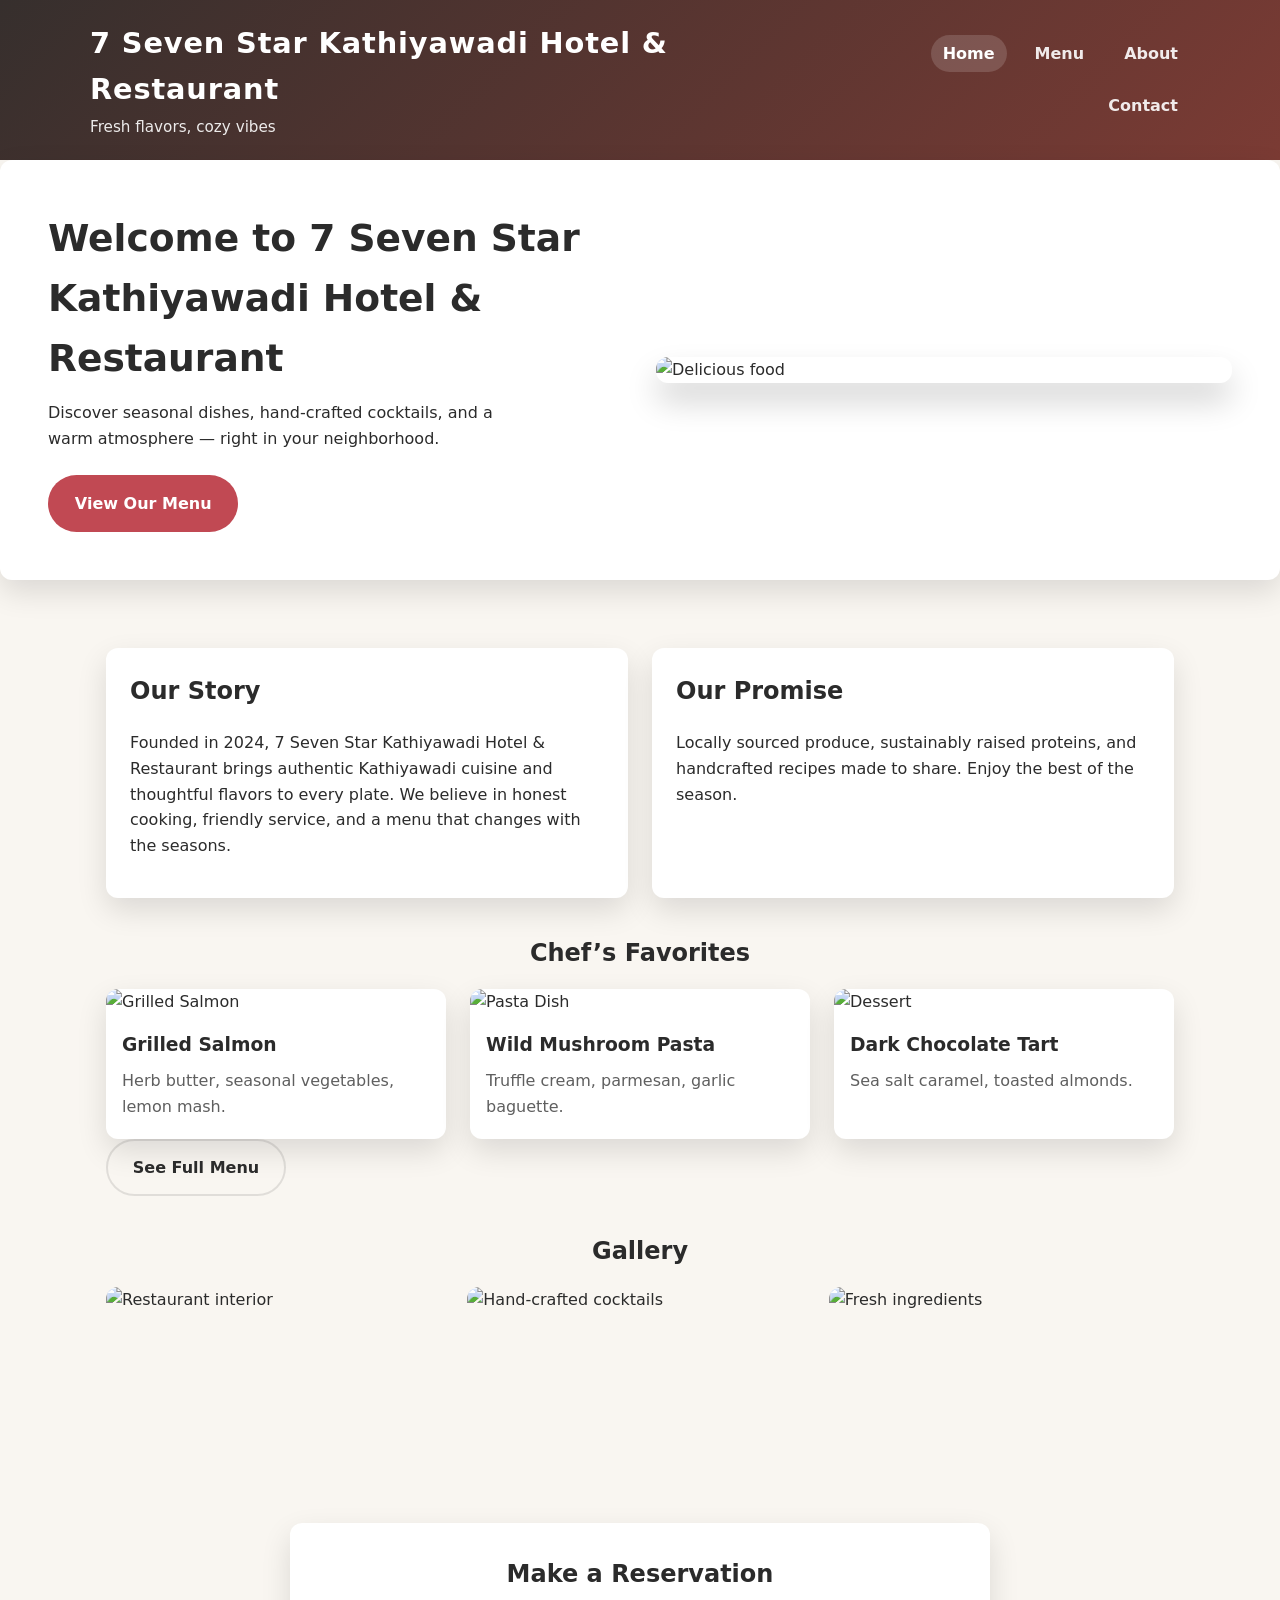
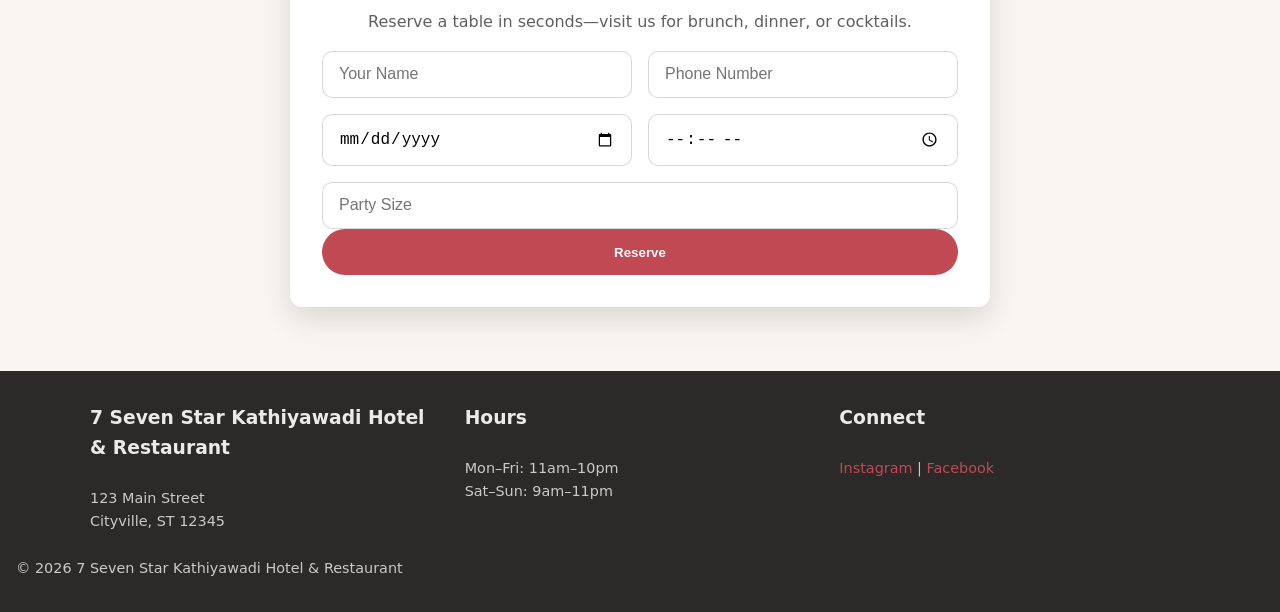
==== index.html @ 36fbc575 "Add files via upload" ====
<!DOCTYPE html>
<html lang="en">

<head>
    <meta charset="UTF-8">
    <meta name="viewport" content="width=device-width, initial-scale=1.0">
    <title>7 Seven Star Kathiyawadi Hotel & Restaurant</title>
    <link rel="stylesheet" href="style.css">
</head>

<body>
    <header>
        <div class="header-inner">
            <div class="brand">
                <h1>7 Seven Star Kathiyawadi Hotel & Restaurant</h1>
                <p class="tagline">Fresh flavors, cozy vibes</p>
            </div>
            <nav>
                <a href="index.html" class="active">Home</a>
                <a href="menu.html">Menu</a>
                <a href="about.html">About</a>
                <a href="contact.html">Contact</a>
            </nav>
        </div>
    </header>

    <section class="hero">
        <div class="hero-content">
            <h2>Welcome to 7 Seven Star Kathiyawadi Hotel & Restaurant</h2>
            <p>Discover seasonal dishes, hand-crafted cocktails, and a warm atmosphere — right in your neighborhood.</p>
            <a href="menu.html" class="primary-button">View Our Menu</a>
        </div>
        <img src="images/hero-banner.svg" alt="Delicious food" class="hero-img">
    </section>

    <main>
        <section class="intro">
            <div class="intro-card">
                <h2>Our Story</h2>
                <p>Founded in 2024, 7 Seven Star Kathiyawadi Hotel & Restaurant brings authentic Kathiyawadi cuisine and
                    thoughtful flavors to every
                    plate. We
                    believe in honest cooking, friendly service, and a menu that changes with the seasons.</p>
            </div>
            <div class="intro-card">
                <h2>Our Promise</h2>
                <p>Locally sourced produce, sustainably raised proteins, and handcrafted recipes made to share. Enjoy
                    the
                    best of the season.</p>
            </div>
        </section>

        <section class="menu-preview">
            <h2>Chef’s Favorites</h2>
            <div class="menu-grid">
                <div class="menu-item">
                    <img src="images/salmon-realistic.svg" alt="Grilled Salmon">
                    <h3>Grilled Salmon</h3>
                    <p>Herb butter, seasonal vegetables, lemon mash.</p>
                </div>
                <div class="menu-item">
                    <img src="images/pasta-realistic.svg" alt="Pasta Dish">
                    <h3>Wild Mushroom Pasta</h3>
                    <p>Truffle cream, parmesan, garlic baguette.</p>
                </div>
                <div class="menu-item">
                    <img src="images/dessert-realistic.svg" alt="Dessert">
                    <h3>Dark Chocolate Tart</h3>
                    <p>Sea salt caramel, toasted almonds.</p>
                </div>
            </div>
            <a href="menu.html" class="secondary-button">See Full Menu</a>
        </section>

        <section class="gallery">
            <h2>Gallery</h2>
            <div class="gallery-grid">
                <img src="images/restaurant-interior.svg" alt="Restaurant interior">
                <img src="images/cocktail.svg" alt="Hand-crafted cocktails">
                <img src="images/fresh-ingredients.svg" alt="Fresh ingredients">
            </div>
        </section>

        <section class="reservation">
            <h2>Make a Reservation</h2>
            <p>Reserve a table in seconds—visit us for brunch, dinner, or cocktails.</p>
            <form id="reservationForm">
                <div class="form-row">
                    <input type="text" name="name" placeholder="Your Name" required>
                    <input type="tel" name="phone" placeholder="Phone Number" required>
                </div>
                <div class="form-row">
                    <input type="date" name="date" required>
                    <input type="time" name="time" required>
                </div>
                <input type="number" name="party" min="1" max="20" placeholder="Party Size" required>
                <button type="submit" class="primary-button">Reserve</button>
            </form>
        </section>
    </main>

    <footer>
        <div class="footer-content">
            <div>
                <h3>7 Seven Star Kathiyawadi Hotel & Restaurant</h3>
                <p>123 Main Street<br>Cityville, ST 12345</p>
            </div>
            <div>
                <h3>Hours</h3>
                <p>Mon–Fri: 11am–10pm<br>Sat–Sun: 9am–11pm</p>
            </div>
            <div>
                <h3>Connect</h3>
                <p><a href="#">Instagram</a> | <a href="#">Facebook</a></p>
            </div>
        </div>
        <p class="copyright">&copy; 2026 7 Seven Star Kathiyawadi Hotel & Restaurant</p>
    </footer>

    <script src="script.js"></script>
</body>

</html>
---- style.css ----
/* Global */
:root {
    --background: #f9f6f1;
    --card: #ffffff;
    --text: #2b2b2b;
    --muted: #5f5f5f;
    --primary: #c14953;
    --primary-dark: #992f34;
    --accent: #f4a261;
    --shadow: rgba(0, 0, 0, 0.12);
    --radius: 12px;
    --max-width: 1100px;
}

* {
    box-sizing: border-box;
}

body {
    margin: 0;
    font-family: "Segoe UI", system-ui, -apple-system, BlinkMacSystemFont, "Segoe UI", Roboto, "Helvetica Neue", Arial, sans-serif;
    background: var(--background);
    color: var(--text);
    line-height: 1.6;
}

a {
    color: var(--primary);
    text-decoration: none;
}

a:hover {
    text-decoration: underline;
}

header {
    background: linear-gradient(135deg, #362f2d 0%, #7b3b34 100%);
    color: white;
    padding: 1.25rem 1rem;
}

.header-inner {
    max-width: var(--max-width);
    margin: 0 auto;
    display: flex;
    align-items: center;
    justify-content: space-between;
    gap: 1rem;
}

.brand h1 {
    margin: 0;
    font-size: 1.8rem;
    letter-spacing: 0.03em;
}

.tagline {
    margin: 0.2rem 0 0;
    color: rgba(255, 255, 255, 0.9);
    font-size: 0.95rem;
}

nav {
    display: flex;
    gap: 1rem;
    flex-wrap: wrap;
    justify-content: flex-end;
}

nav a {
    padding: 0.35rem 0.75rem;
    border-radius: 999px;
    font-weight: 600;
    transition: background 0.2s ease, color 0.2s ease;
    color: rgba(255, 255, 255, 0.9);
}

nav a.active,
nav a:hover {
    background: rgba(255, 255, 255, 0.15);
    color: #fff;
}

main {
    max-width: var(--max-width);
    margin: 0 auto;
    padding: 2rem 1rem 4rem;
}

section {
    margin-bottom: 2.25rem;
}

.hero {
    position: relative;
    overflow: hidden;
    display: grid;
    grid-template-columns: 1fr;
    gap: 2rem;
    align-items: center;
    background: var(--card);
    border-radius: var(--radius);
    box-shadow: 0 12px 30px var(--shadow);
    padding: 2.5rem 1.5rem;
}

@media (min-width: 900px) {
    .hero {
        grid-template-columns: 1fr 1fr;
        padding: 3rem;
    }
}

.hero-content h2 {
    margin: 0 0 0.75rem;
    font-size: 2.35rem;
}

.hero-content p {
    margin: 0 0 1.5rem;
    max-width: 480px;
}

.primary-button,
.secondary-button {
    display: inline-block;
    padding: 0.85rem 1.55rem;
    border-radius: 999px;
    font-weight: 700;
    border: 2px solid transparent;
    transition: transform 0.2s ease, box-shadow 0.2s ease, background 0.2s ease;
}

.primary-button {
    background: var(--primary);
    color: #fff;
}

.primary-button:hover {
    background: var(--primary-dark);
    transform: translateY(-1px);
    box-shadow: 0 12px 25px rgba(0, 0, 0, 0.18);
}

.secondary-button {
    background: transparent;
    color: var(--text);
    border-color: rgba(0, 0, 0, 0.1);
}

.secondary-button:hover {
    background: rgba(255, 255, 255, 0.7);
    transform: translateY(-1px);
}

.hero-img {
    width: 100%;
    border-radius: var(--radius);
    max-height: 420px;
    object-fit: cover;
    box-shadow: 0 18px 32px rgba(0, 0, 0, 0.18);
}

.intro {
    display: grid;
    gap: 1.5rem;
}

@media (min-width: 900px) {
    .intro {
        grid-template-columns: repeat(2, 1fr);
    }
}

.intro-card {
    padding: 1.5rem;
    background: var(--card);
    border-radius: var(--radius);
    box-shadow: 0 12px 30px var(--shadow);
}

.intro-card h2 {
    margin-top: 0;
}

.menu-preview h2,
.gallery h2,
.reservation h2 {
    margin: 0 0 1rem;
    text-align: center;
}

.menu-grid {
    display: grid;
    gap: 1.5rem;
}

@media (min-width: 900px) {
    .menu-grid {
        grid-template-columns: repeat(3, 1fr);
    }
}

.menu-item {
    background: var(--card);
    border-radius: var(--radius);
    overflow: hidden;
    box-shadow: 0 12px 30px var(--shadow);
    text-align: left;
}

.menu-item img {
    width: 100%;
    height: 180px;
    object-fit: cover;
}

.menu-item h3 {
    margin: 1rem 1rem 0.5rem;
}

.menu-item p {
    margin: 0 1rem 1.25rem;
    color: var(--muted);
}

.gallery-grid {
    display: grid;
    gap: 1rem;
}

@media (min-width: 900px) {
    .gallery-grid {
        grid-template-columns: repeat(3, 1fr);
    }
}

.gallery-grid img {
    width: 100%;
    border-radius: var(--radius);
    height: 200px;
    object-fit: cover;
    transition: transform 0.25s ease;
}

.gallery-grid img:hover {
    transform: scale(1.03);
}

.reservation {
    background: var(--card);
    border-radius: var(--radius);
    padding: 2rem;
    box-shadow: 0 12px 30px var(--shadow);
    max-width: 700px;
    margin: 0 auto;
    text-align: center;
}

.reservation p {
    color: var(--muted);
}

.form-row {
    display: grid;
    gap: 1rem;
    margin-bottom: 1rem;
}

@media (min-width: 650px) {
    .form-row {
        grid-template-columns: 1fr 1fr;
    }
}

input,
textarea {
    width: 100%;
    padding: 0.85rem 1rem;
    border: 1px solid rgba(0, 0, 0, 0.15);
    border-radius: 10px;
    font-size: 1rem;
    outline: none;
    transition: border 0.2s ease;
}

input:focus,
textarea:focus {
    border-color: var(--primary);
}

textarea {
    min-height: 120px;
    resize: vertical;
}

button[type="submit"] {
    width: 100%;
}

footer {
    background: #2c2a29;
    color: rgba(255, 255, 255, 0.9);
    padding: 2rem 1rem;
}

.footer-content {
    max-width: var(--max-width);
    margin: 0 auto;
    display: grid;
    gap: 1.5rem;
    text-align: center;
}

@media (min-width: 800px) {
    .footer-content {
        grid-template-columns: repeat(3, 1fr);
        text-align: left;
    }
}

.footer-content h3 {
    margin-top: 0;
}

footer p {
    margin: 1.5rem 0 0;
    font-size: 0.9rem;
    color: rgba(255, 255, 255, 0.75);
}

.menu {
    max-width: var(--max-width);
    margin: 0 auto;
}

.menu-category {
    background: var(--card);
    padding: 1.5rem;
    border-radius: var(--radius);
    box-shadow: 0 12px 30px var(--shadow);
    margin-bottom: 1.75rem;
}

.menu-category h3 {
    margin-top: 0;
}

.menu-category ul {
    list-style: none;
    padding: 0;
    margin: 1rem 0 0;
}

.menu-category li {
    display: flex;
    justify-content: space-between;
    margin-bottom: 0.85rem;
    padding-bottom: 0.85rem;
    border-bottom: 1px solid rgba(0, 0, 0, 0.08);
}

.menu-category li:last-child {
    border-bottom: none;
    margin-bottom: 0;
    padding-bottom: 0;
}

.price {
    font-weight: 700;
    color: var(--muted);
}

/* Utility */
.hidden {
    display: none !important;
}
/* Toast / notification */
.toast {
    position: fixed;
    bottom: 1.5rem;
    left: 50%;
    transform: translateX(-50%) translateY(20px);
    background: rgba(33, 33, 33, 0.95);
    color: #fff;
    padding: 0.85rem 1.25rem;
    border-radius: 999px;
    box-shadow: 0 12px 20px rgba(0, 0, 0, 0.4);
    opacity: 0;
    pointer-events: none;
    transition: opacity 0.25s ease, transform 0.25s ease;
    z-index: 9999;
}

.toast.visible {
    opacity: 1;
    transform: translateX(-50%) translateY(0);
}
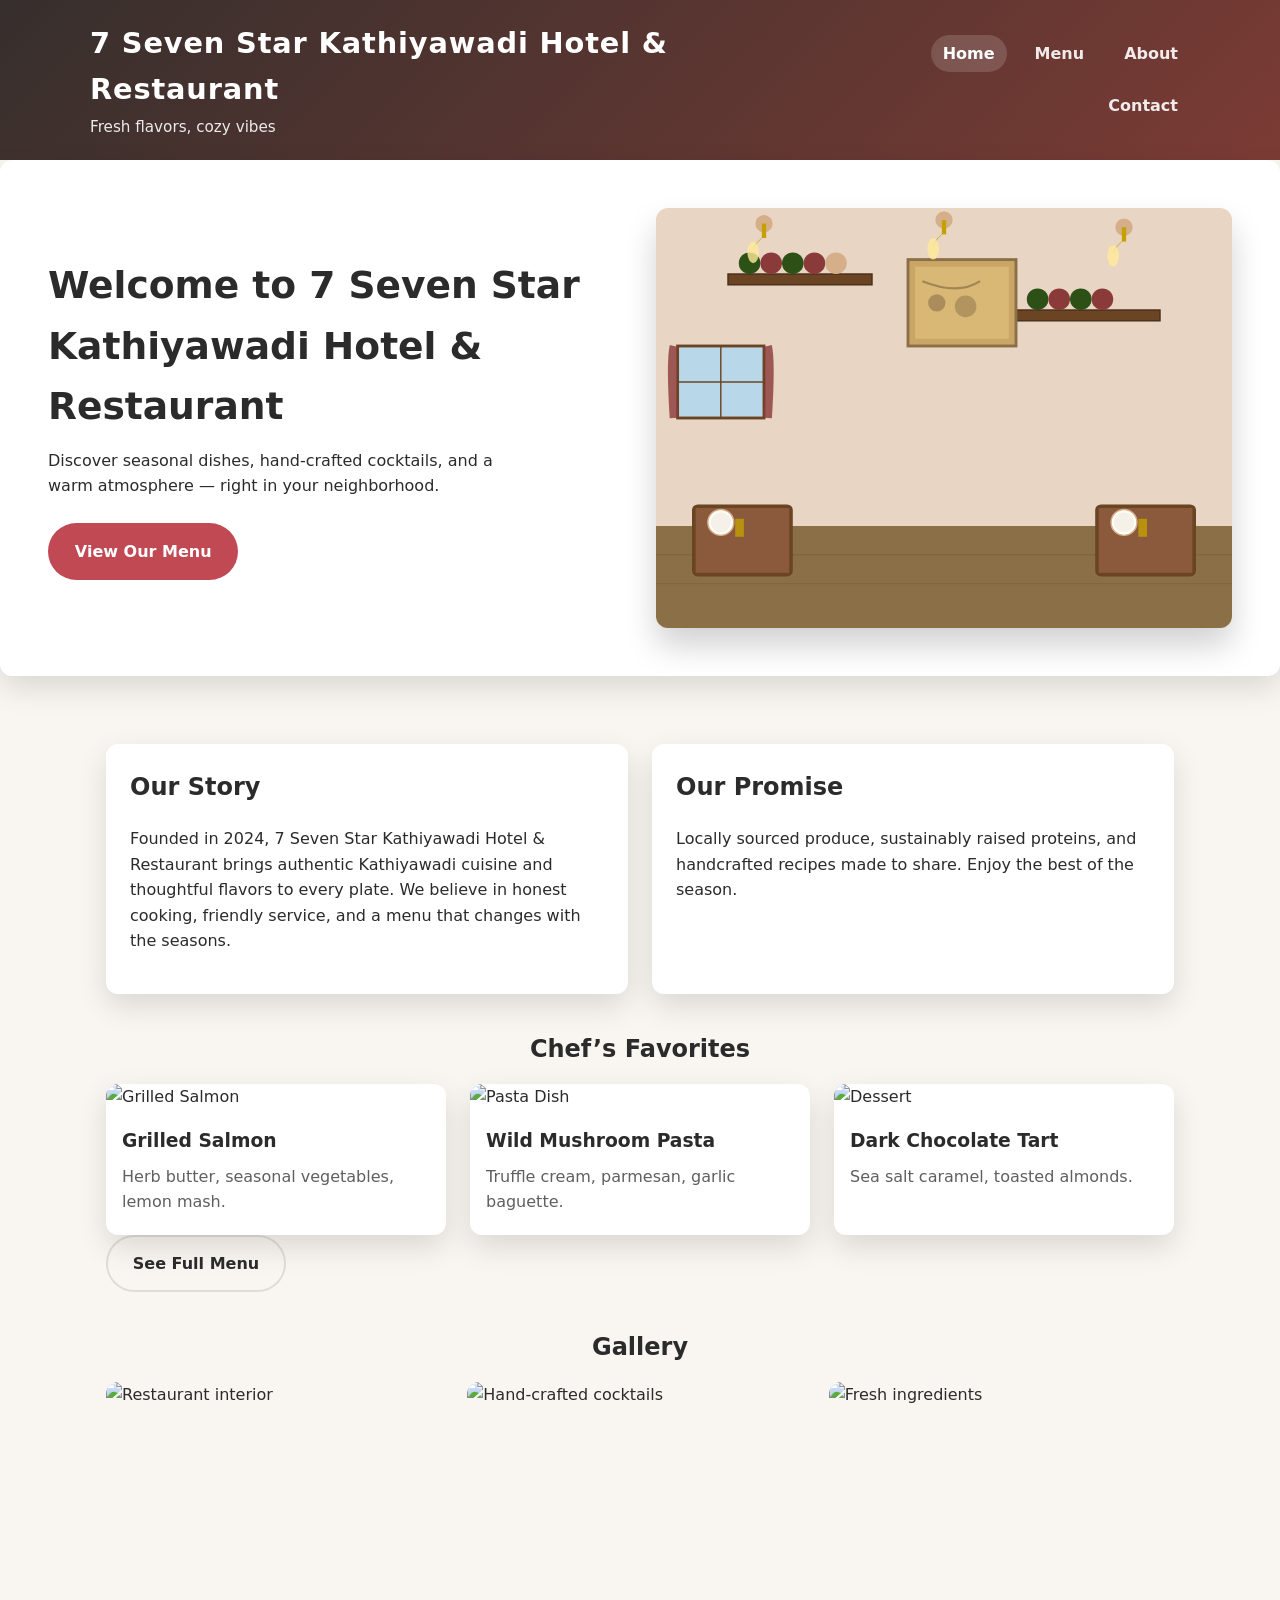
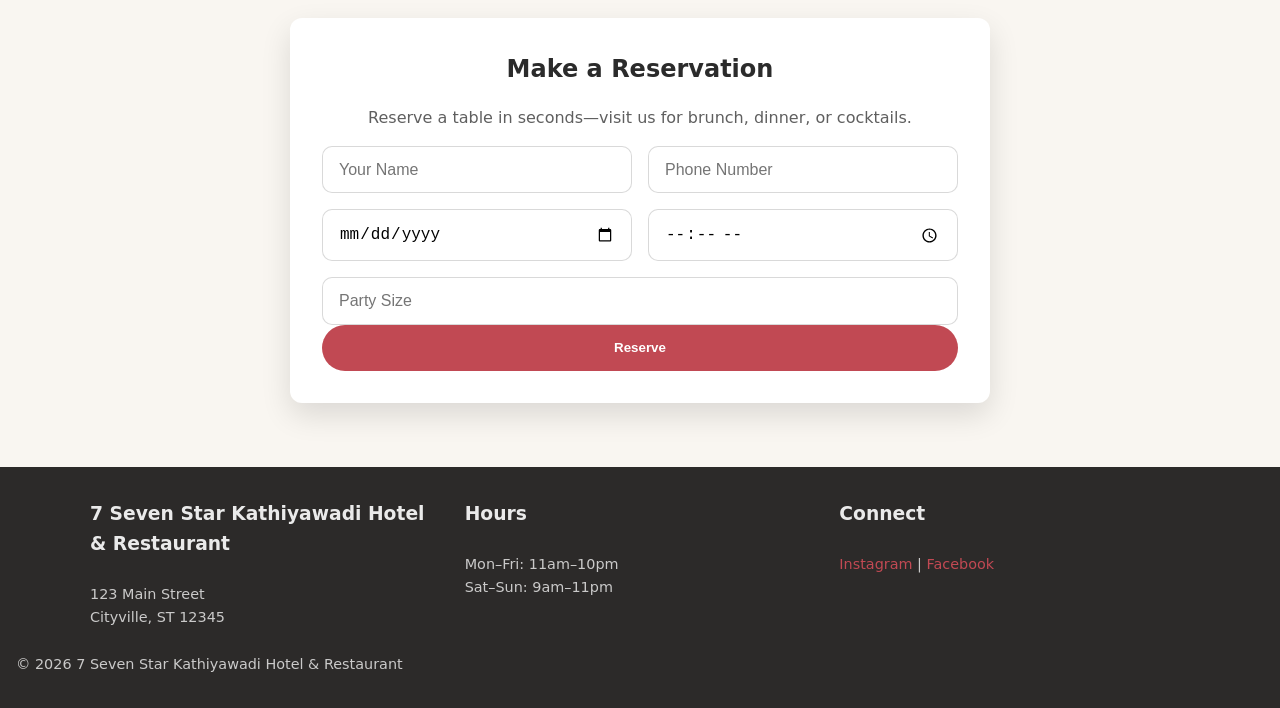
==== commit 52857206: "Update index.html" ====
--- a/index.html
+++ b/index.html
@@ -30,7 +30,7 @@
             <p>Discover seasonal dishes, hand-crafted cocktails, and a warm atmosphere — right in your neighborhood.</p>
             <a href="menu.html" class="primary-button">View Our Menu</a>
         </div>
-        <img src="images/hero-banner.svg" alt="Delicious food" class="hero-img">
+        <img src="restaurant-interior.svg" alt="Delicious food" class="hero-img">
     </section>
 
     <main>
@@ -120,4 +120,4 @@
     <script src="script.js"></script>
 </body>
 
-</html>+</html>
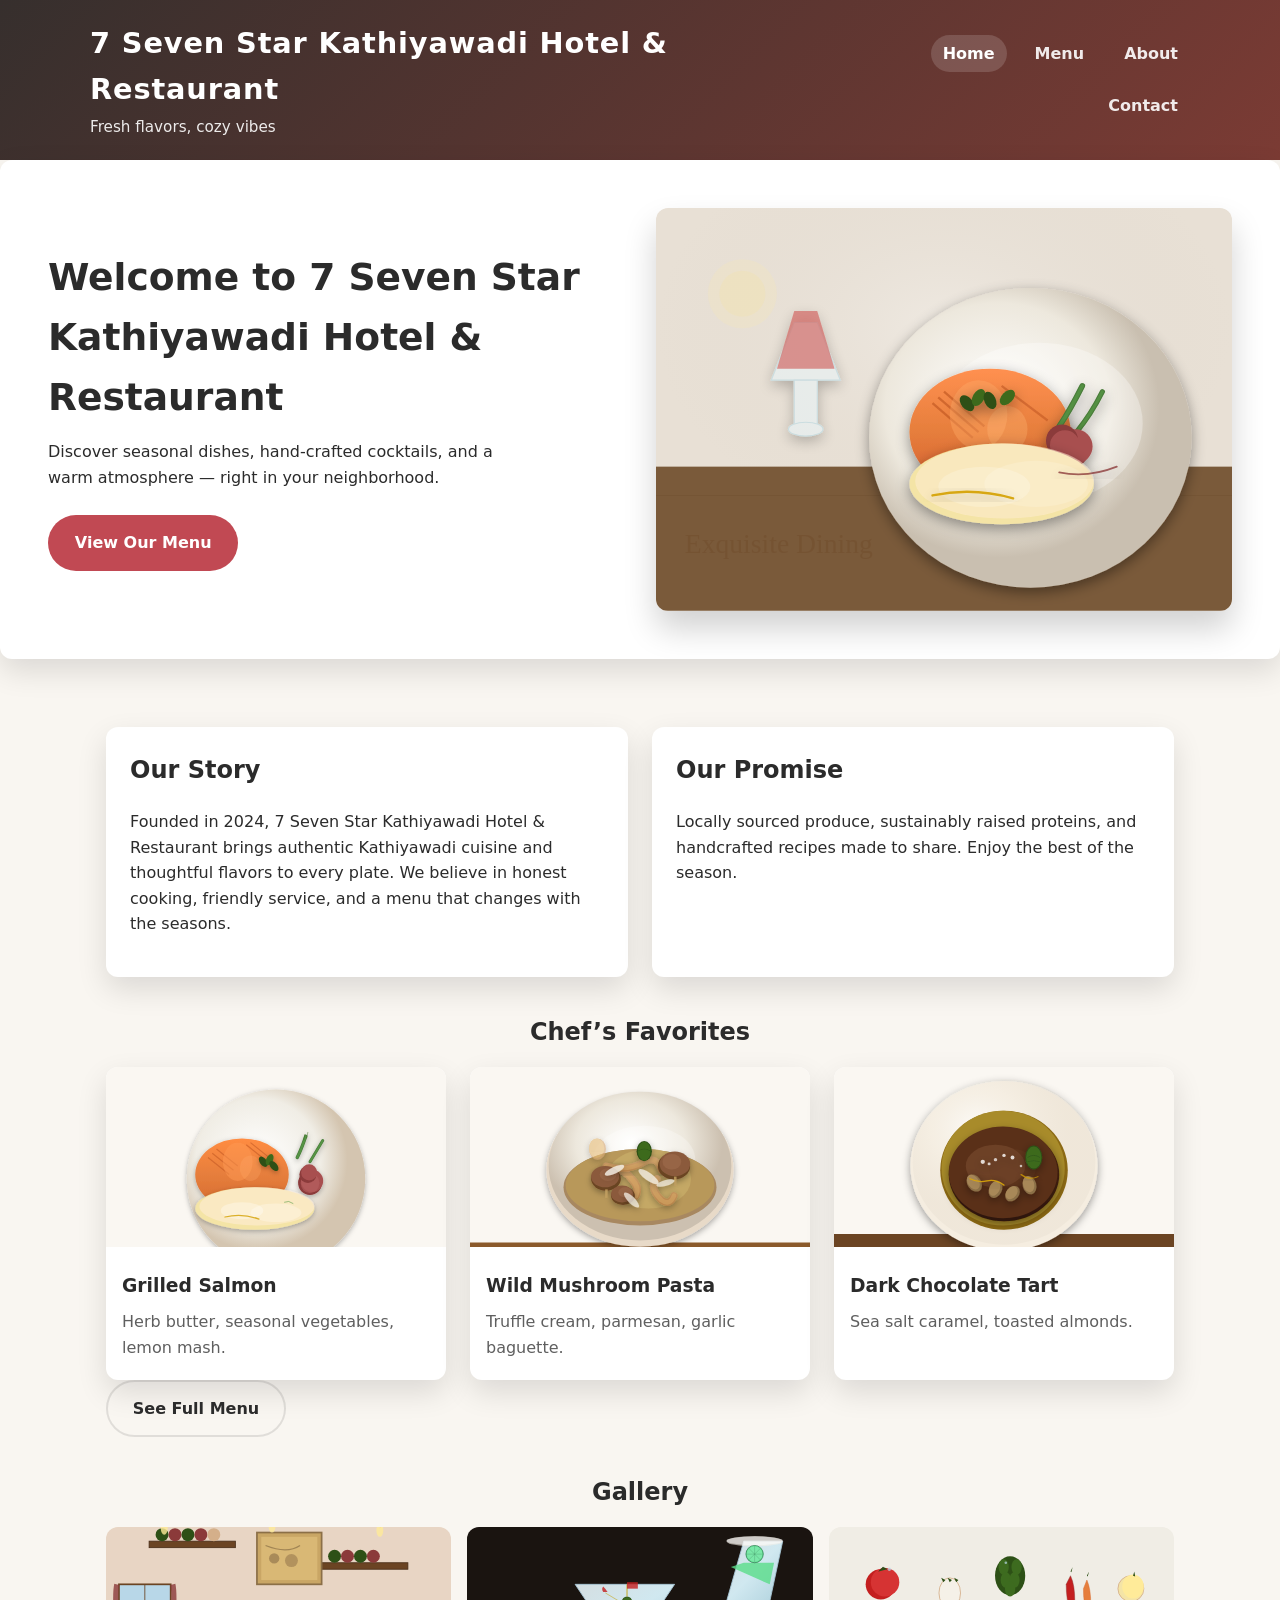
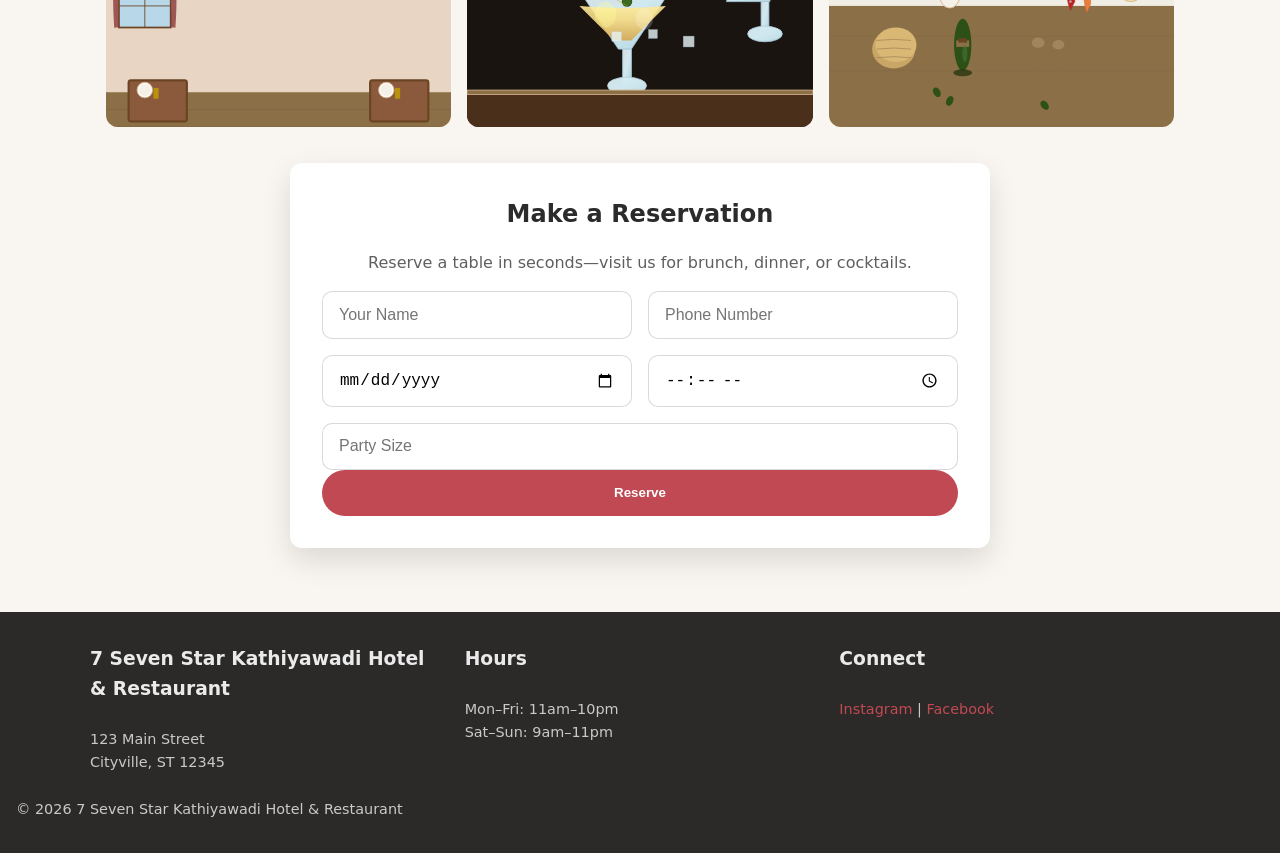
==== commit bec4f127: "Update index.html" ====
--- a/index.html
+++ b/index.html
@@ -30,7 +30,7 @@
             <p>Discover seasonal dishes, hand-crafted cocktails, and a warm atmosphere — right in your neighborhood.</p>
             <a href="menu.html" class="primary-button">View Our Menu</a>
         </div>
-        <img src="restaurant-interior.svg" alt="Delicious food" class="hero-img">
+        <img src="hero-banner.svg" alt="Delicious food" class="hero-img">
     </section>
 
     <main>
@@ -54,17 +54,17 @@
             <h2>Chef’s Favorites</h2>
             <div class="menu-grid">
                 <div class="menu-item">
-                    <img src="images/salmon-realistic.svg" alt="Grilled Salmon">
+                    <img src="salmon-realistic.svg" alt="Grilled Salmon">
                     <h3>Grilled Salmon</h3>
                     <p>Herb butter, seasonal vegetables, lemon mash.</p>
                 </div>
                 <div class="menu-item">
-                    <img src="images/pasta-realistic.svg" alt="Pasta Dish">
+                    <img src="pasta-realistic.svg" alt="Pasta Dish">
                     <h3>Wild Mushroom Pasta</h3>
                     <p>Truffle cream, parmesan, garlic baguette.</p>
                 </div>
                 <div class="menu-item">
-                    <img src="images/dessert-realistic.svg" alt="Dessert">
+                    <img src="dessert-realistic.svg" alt="Dessert">
                     <h3>Dark Chocolate Tart</h3>
                     <p>Sea salt caramel, toasted almonds.</p>
                 </div>
@@ -75,9 +75,9 @@
         <section class="gallery">
             <h2>Gallery</h2>
             <div class="gallery-grid">
-                <img src="images/restaurant-interior.svg" alt="Restaurant interior">
-                <img src="images/cocktail.svg" alt="Hand-crafted cocktails">
-                <img src="images/fresh-ingredients.svg" alt="Fresh ingredients">
+                <img src="restaurant-interior.svg" alt="Restaurant interior">
+                <img src="cocktail.svg" alt="Hand-crafted cocktails">
+                <img src="fresh-ingredients.svg" alt="Fresh ingredients">
             </div>
         </section>
 
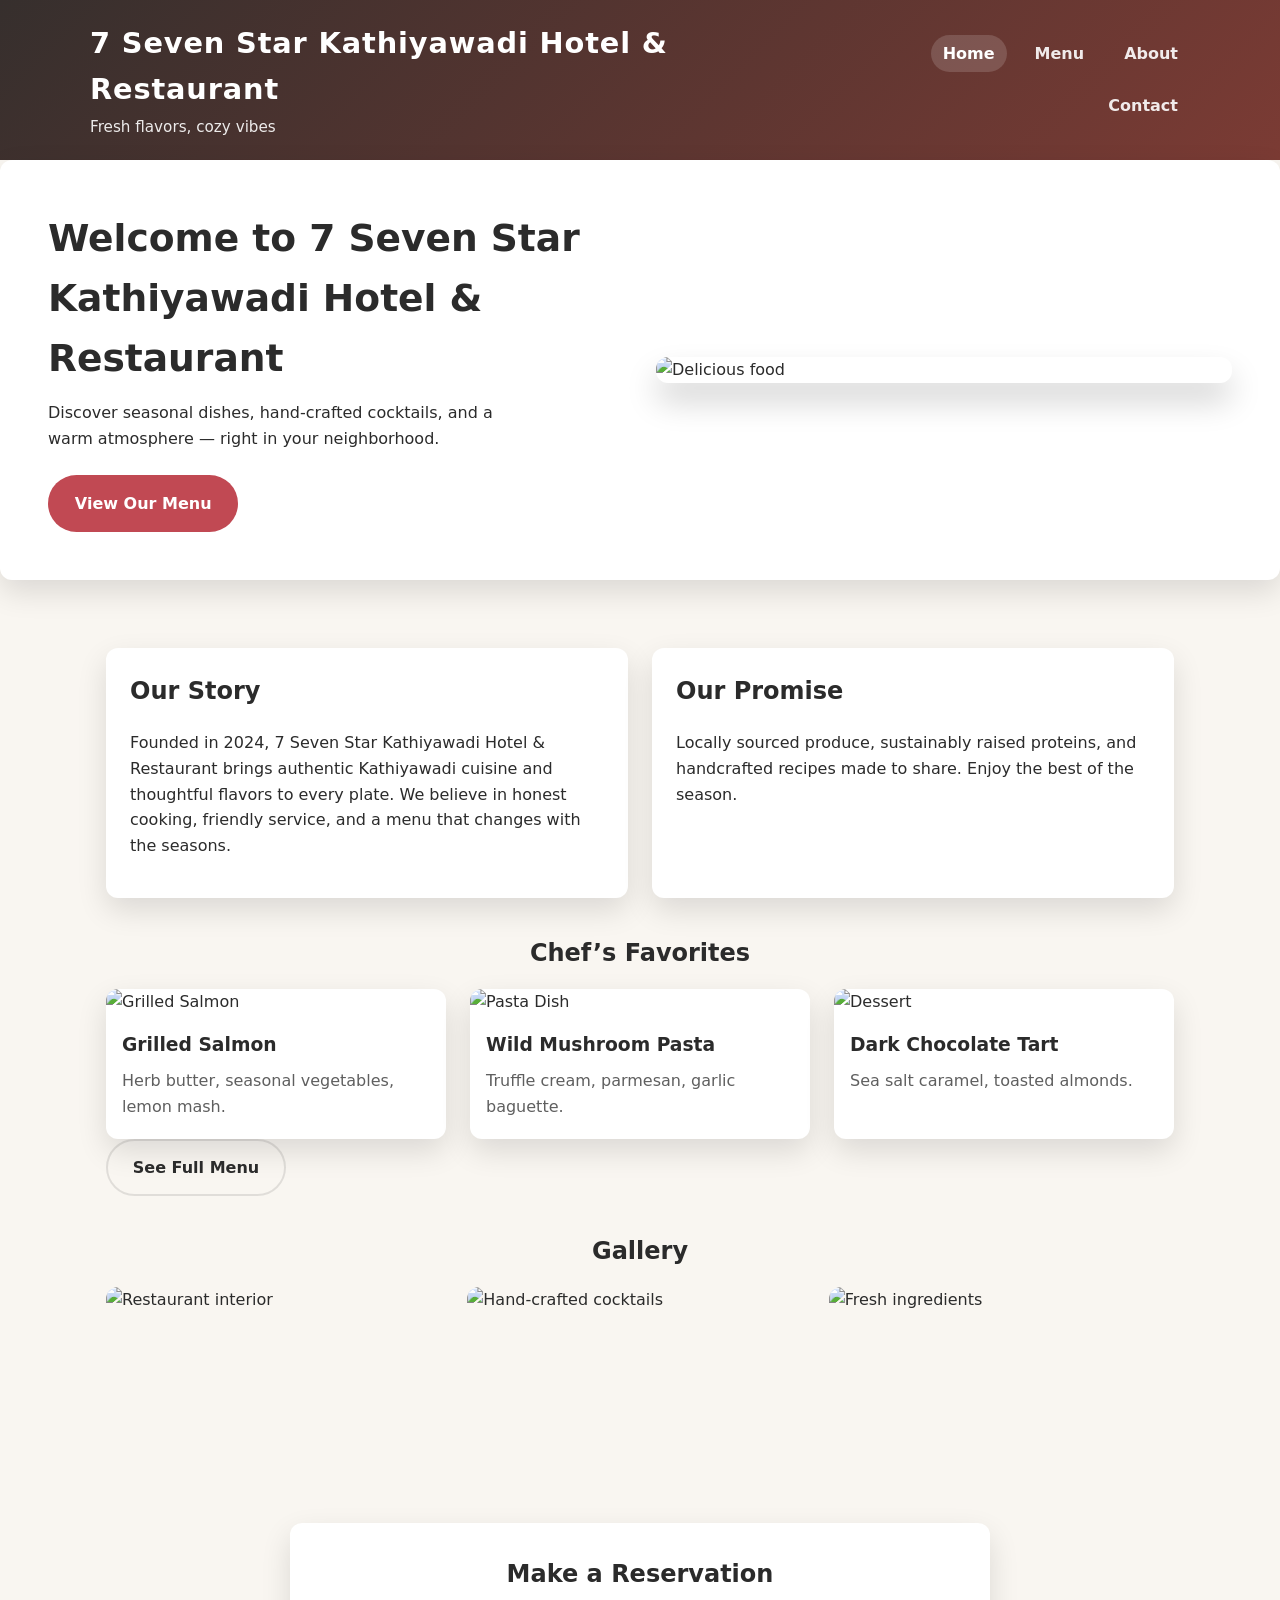
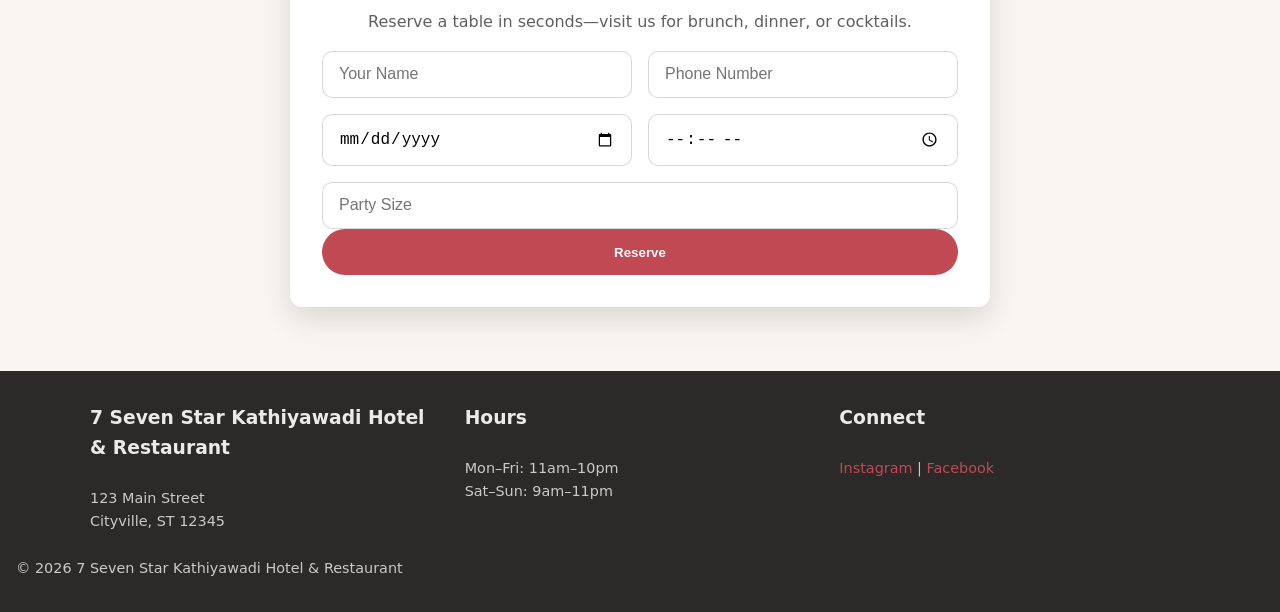
==== commit 14bf80cd: "Add files via upload" ====
--- a/index.html
+++ b/index.html
@@ -30,7 +30,7 @@
             <p>Discover seasonal dishes, hand-crafted cocktails, and a warm atmosphere — right in your neighborhood.</p>
             <a href="menu.html" class="primary-button">View Our Menu</a>
         </div>
-        <img src="hero-banner.svg" alt="Delicious food" class="hero-img">
+        <img src="images/hero-banner.svg" alt="Delicious food" class="hero-img">
     </section>
 
     <main>
@@ -54,17 +54,17 @@
             <h2>Chef’s Favorites</h2>
             <div class="menu-grid">
                 <div class="menu-item">
-                    <img src="salmon-realistic.svg" alt="Grilled Salmon">
+                    <img src="images/salmon-realistic.svg" alt="Grilled Salmon">
                     <h3>Grilled Salmon</h3>
                     <p>Herb butter, seasonal vegetables, lemon mash.</p>
                 </div>
                 <div class="menu-item">
-                    <img src="pasta-realistic.svg" alt="Pasta Dish">
+                    <img src="images/pasta-realistic.svg" alt="Pasta Dish">
                     <h3>Wild Mushroom Pasta</h3>
                     <p>Truffle cream, parmesan, garlic baguette.</p>
                 </div>
                 <div class="menu-item">
-                    <img src="dessert-realistic.svg" alt="Dessert">
+                    <img src="images/dessert-realistic.svg" alt="Dessert">
                     <h3>Dark Chocolate Tart</h3>
                     <p>Sea salt caramel, toasted almonds.</p>
                 </div>
@@ -75,9 +75,9 @@
         <section class="gallery">
             <h2>Gallery</h2>
             <div class="gallery-grid">
-                <img src="restaurant-interior.svg" alt="Restaurant interior">
-                <img src="cocktail.svg" alt="Hand-crafted cocktails">
-                <img src="fresh-ingredients.svg" alt="Fresh ingredients">
+                <img src="images/restaurant-interior.svg" alt="Restaurant interior">
+                <img src="images/cocktail.svg" alt="Hand-crafted cocktails">
+                <img src="images/fresh-ingredients.svg" alt="Fresh ingredients">
             </div>
         </section>
 
@@ -120,4 +120,4 @@
     <script src="script.js"></script>
 </body>
 
-</html>
+</html>
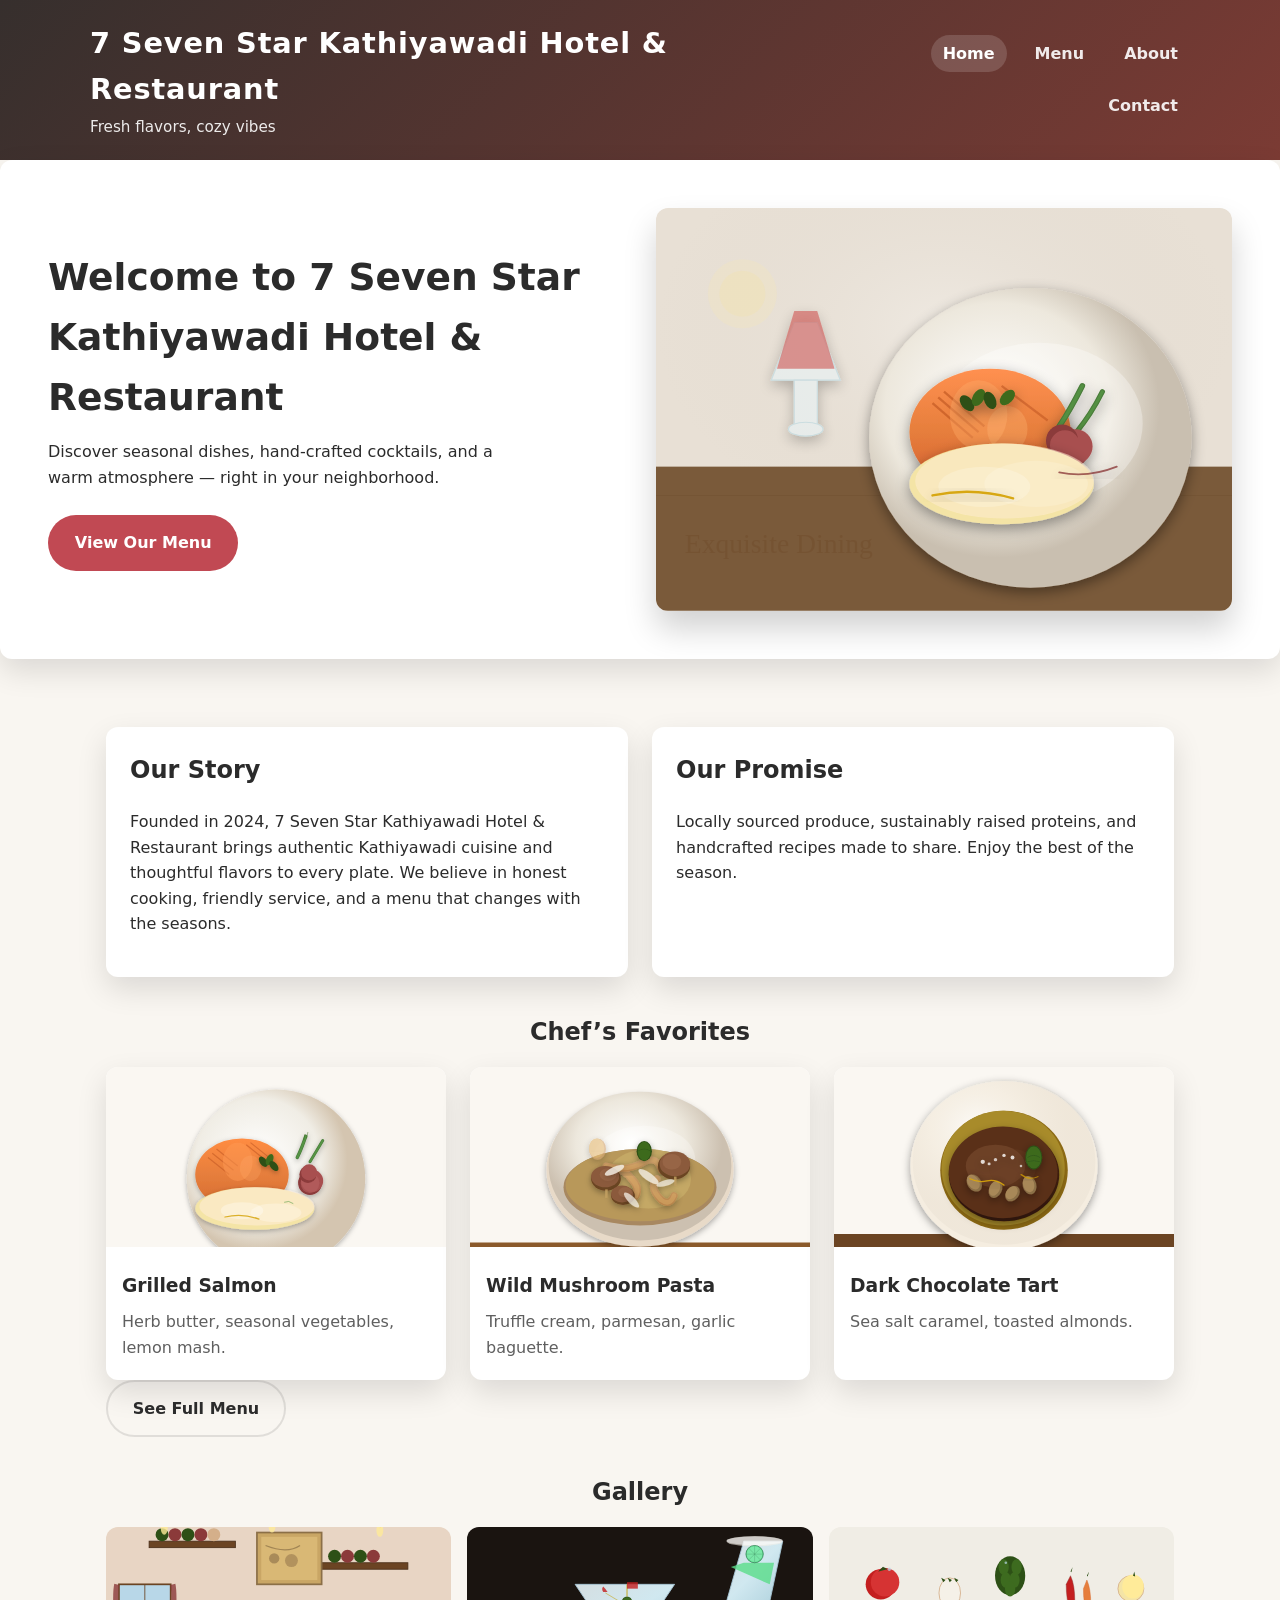
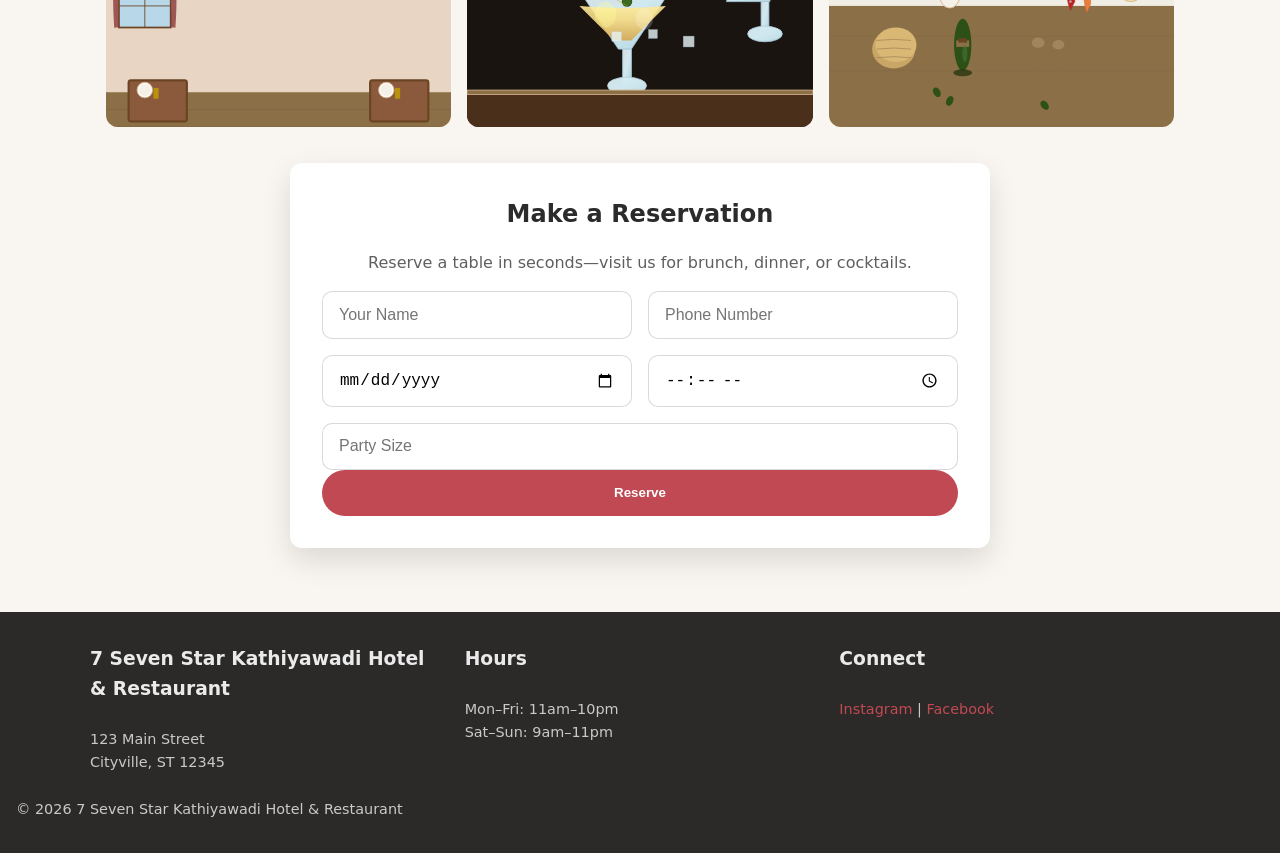
==== commit 5e31a145: "Update index.html" ====
--- a/index.html
+++ b/index.html
@@ -30,7 +30,7 @@
             <p>Discover seasonal dishes, hand-crafted cocktails, and a warm atmosphere — right in your neighborhood.</p>
             <a href="menu.html" class="primary-button">View Our Menu</a>
         </div>
-        <img src="images/hero-banner.svg" alt="Delicious food" class="hero-img">
+        <img src="hero-banner.svg" alt="Delicious food" class="hero-img">
     </section>
 
     <main>
@@ -54,17 +54,17 @@
             <h2>Chef’s Favorites</h2>
             <div class="menu-grid">
                 <div class="menu-item">
-                    <img src="images/salmon-realistic.svg" alt="Grilled Salmon">
+                    <img src="salmon-realistic.svg" alt="Grilled Salmon">
                     <h3>Grilled Salmon</h3>
                     <p>Herb butter, seasonal vegetables, lemon mash.</p>
                 </div>
                 <div class="menu-item">
-                    <img src="images/pasta-realistic.svg" alt="Pasta Dish">
+                    <img src="pasta-realistic.svg" alt="Pasta Dish">
                     <h3>Wild Mushroom Pasta</h3>
                     <p>Truffle cream, parmesan, garlic baguette.</p>
                 </div>
                 <div class="menu-item">
-                    <img src="images/dessert-realistic.svg" alt="Dessert">
+                    <img src="dessert-realistic.svg" alt="Dessert">
                     <h3>Dark Chocolate Tart</h3>
                     <p>Sea salt caramel, toasted almonds.</p>
                 </div>
@@ -75,9 +75,9 @@
         <section class="gallery">
             <h2>Gallery</h2>
             <div class="gallery-grid">
-                <img src="images/restaurant-interior.svg" alt="Restaurant interior">
-                <img src="images/cocktail.svg" alt="Hand-crafted cocktails">
-                <img src="images/fresh-ingredients.svg" alt="Fresh ingredients">
+                <img src="restaurant-interior.svg" alt="Restaurant interior">
+                <img src="cocktail.svg" alt="Hand-crafted cocktails">
+                <img src="fresh-ingredients.svg" alt="Fresh ingredients">
             </div>
         </section>
 
@@ -120,4 +120,4 @@
     <script src="script.js"></script>
 </body>
 
-</html>+</html>
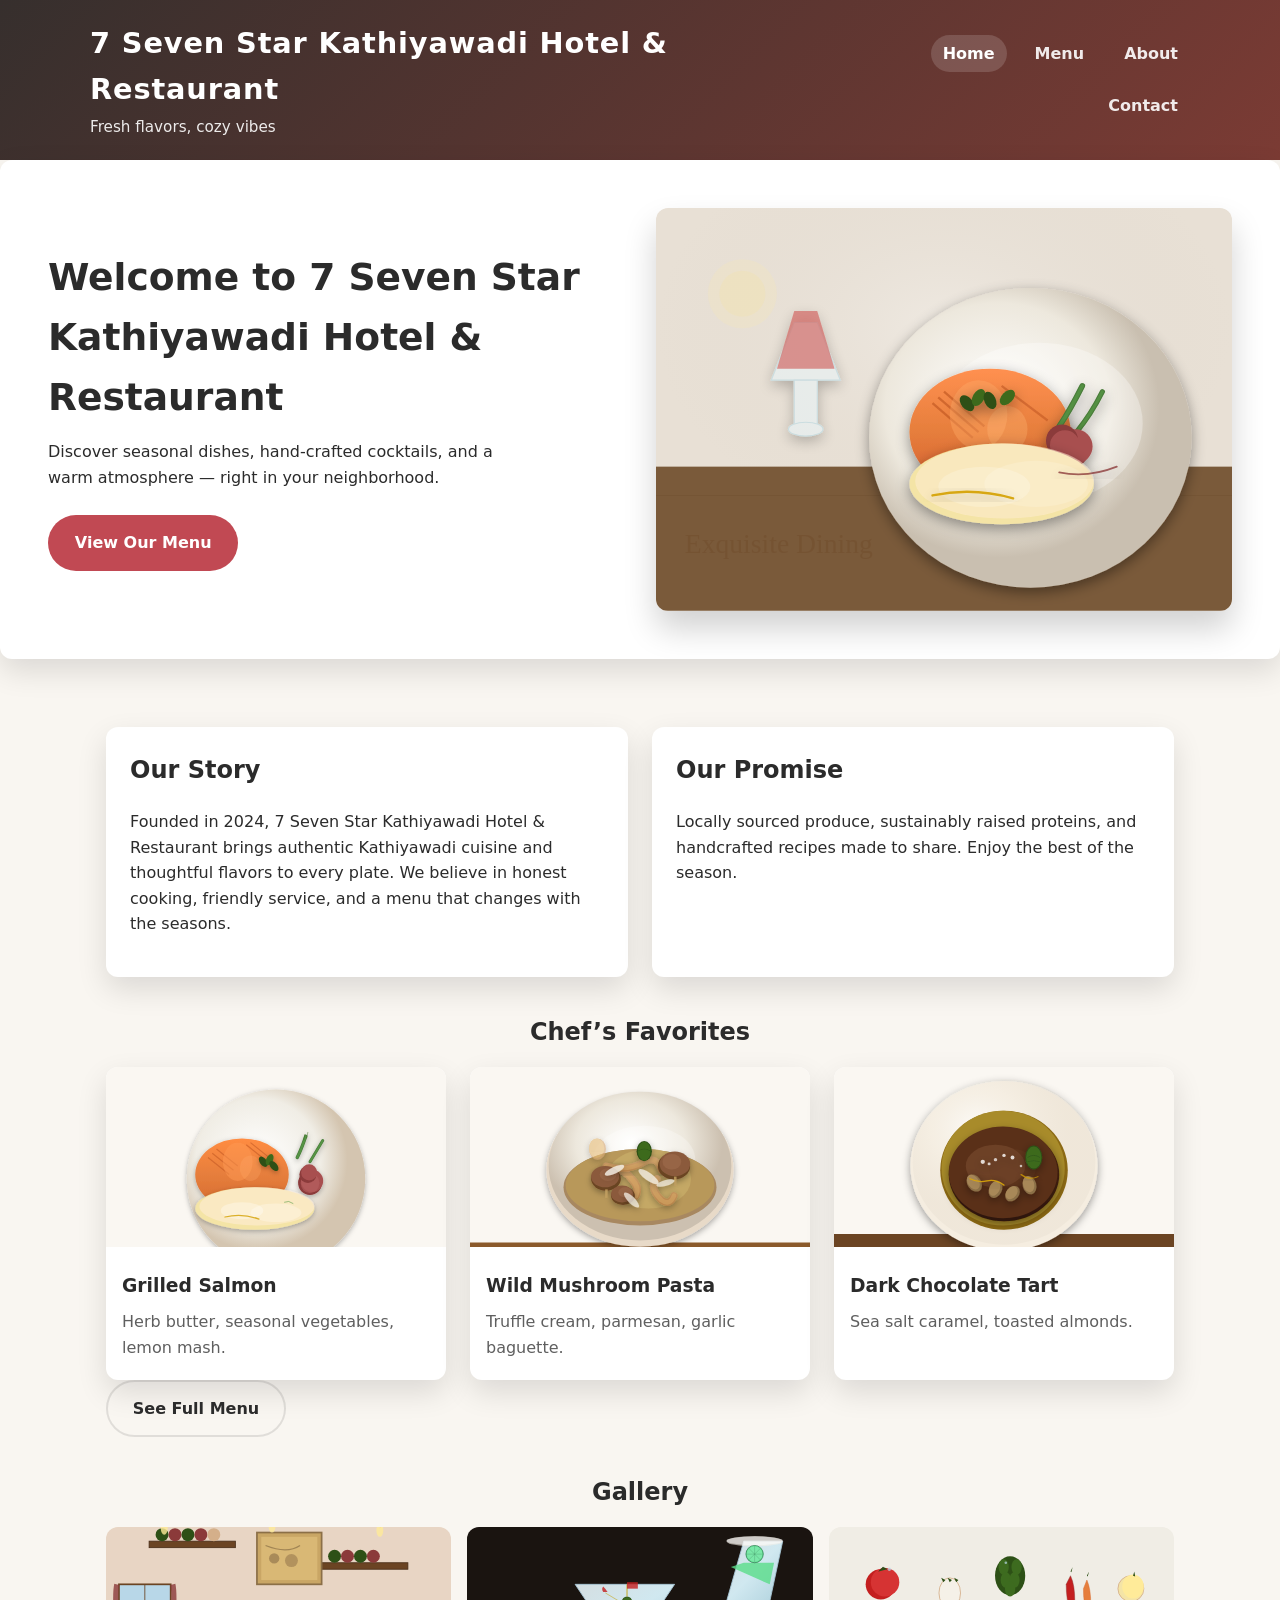
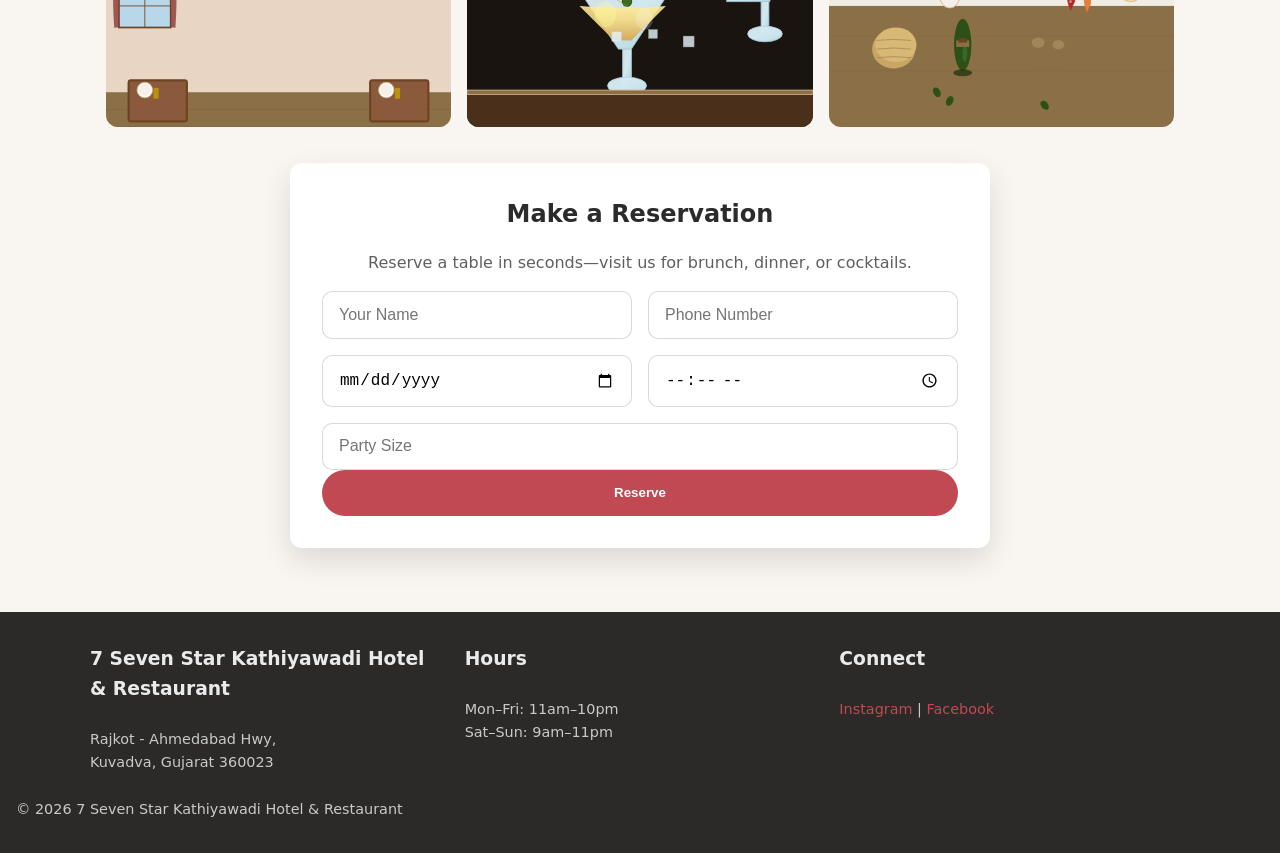
==== commit 182eca49: "Update index.html" ====
--- a/index.html
+++ b/index.html
@@ -103,7 +103,7 @@
         <div class="footer-content">
             <div>
                 <h3>7 Seven Star Kathiyawadi Hotel & Restaurant</h3>
-                <p>123 Main Street<br>Cityville, ST 12345</p>
+                <p>Rajkot - Ahmedabad Hwy,<br>Kuvadva, Gujarat 360023</p>
             </div>
             <div>
                 <h3>Hours</h3>
